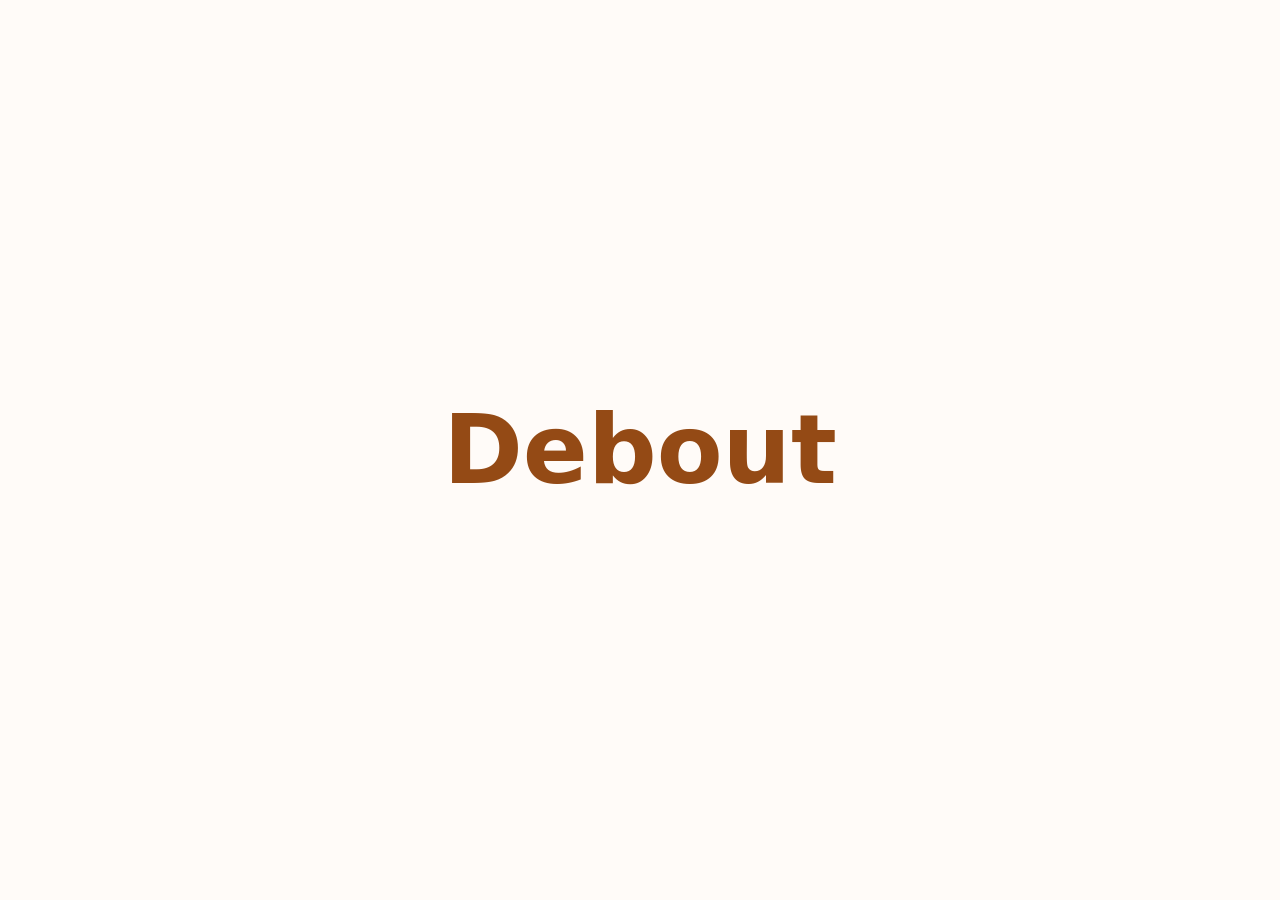
==== web/index.html @ e8eae53e "chore: scaffold Debout monorepo Android app (Kotlin, Compose, Material 3), static pairing site, CI f" ====
<!doctype html>
<html lang="en">
<head>
  <meta charset="utf-8">
  <meta name="viewport" content="width=device-width, initial-scale=1">
  <title>Debout</title>
  <meta name="description" content="Wake your computers from your Android phone.">
  <style>
    :root {
      --bg: #fffbf8;
      --fg: #1c1410;
      --accent: #944a15;
    }
    @media (prefers-color-scheme: dark) {
      :root {
        --bg: #1c1410;
        --fg: #f1dfd5;
        --accent: #ffb68a;
      }
    }
    body {
      margin: 0;
      min-height: 100vh;
      display: grid;
      place-items: center;
      background: var(--bg);
      color: var(--fg);
      font-family: system-ui, sans-serif;
    }
    h1 {
      color: var(--accent);
      font-size: clamp(3rem, 12vw, 6rem);
      margin: 0;
    }
  </style>
</head>
<body>
  <main>
    <h1>Debout</h1>
  </main>
</body>
</html>
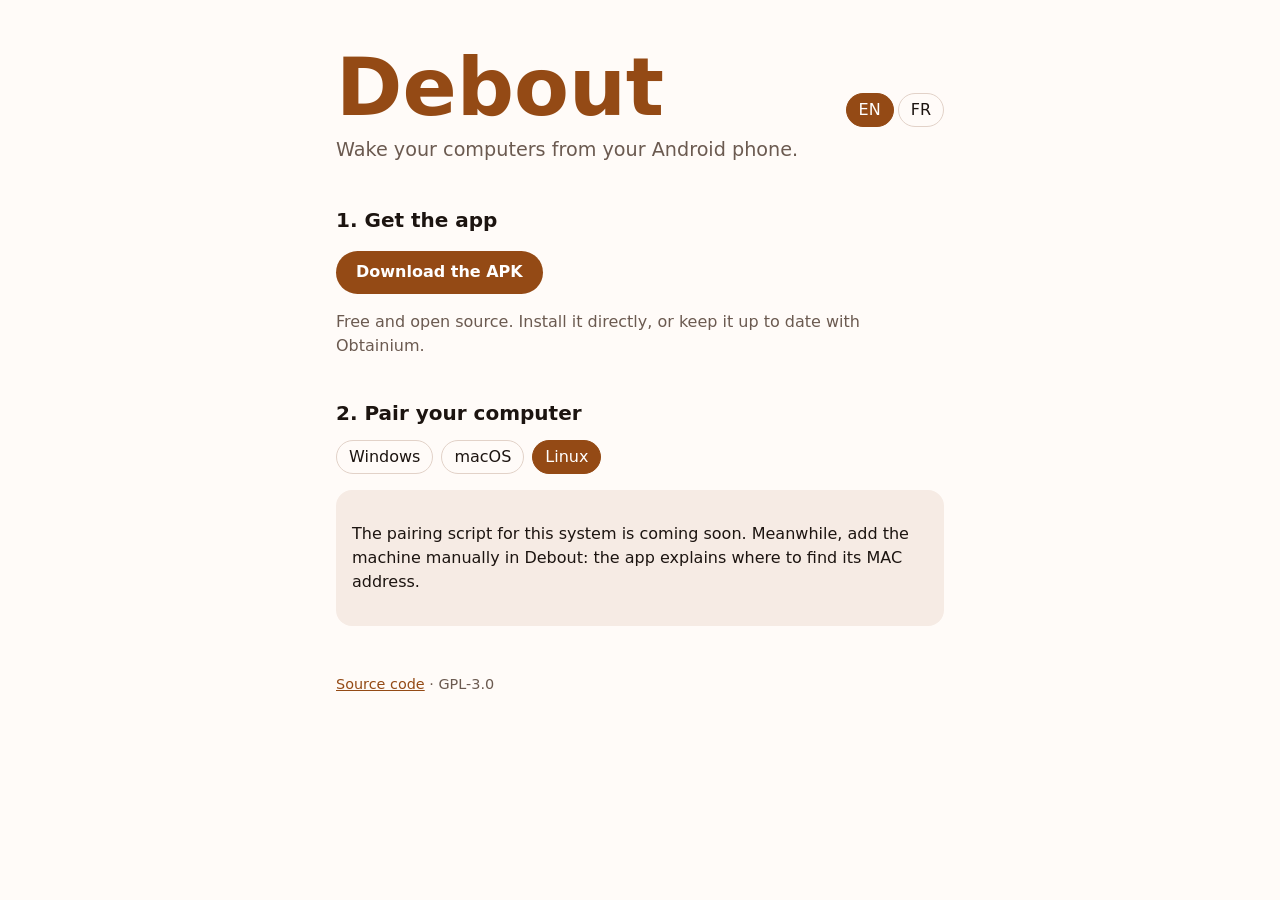
==== commit b824ffaf: "feat(pairing): QR code pairing with a Windows script and the pairing site - App: parse debout://v1 p" ====
--- a/web/index.html
+++ b/web/index.html
@@ -5,38 +5,121 @@
   <meta name="viewport" content="width=device-width, initial-scale=1">
   <title>Debout</title>
   <meta name="description" content="Wake your computers from your Android phone.">
-  <style>
-    :root {
-      --bg: #fffbf8;
-      --fg: #1c1410;
-      --accent: #944a15;
-    }
-    @media (prefers-color-scheme: dark) {
-      :root {
-        --bg: #1c1410;
-        --fg: #f1dfd5;
-        --accent: #ffb68a;
-      }
-    }
-    body {
-      margin: 0;
-      min-height: 100vh;
-      display: grid;
-      place-items: center;
-      background: var(--bg);
-      color: var(--fg);
-      font-family: system-ui, sans-serif;
-    }
-    h1 {
-      color: var(--accent);
-      font-size: clamp(3rem, 12vw, 6rem);
-      margin: 0;
-    }
-  </style>
+  <link rel="stylesheet" href="site.css">
 </head>
 <body>
   <main>
-    <h1>Debout</h1>
+    <header>
+      <h1>Debout</h1>
+      <div class="languages">
+        <button type="button" data-lang="en">EN</button>
+        <button type="button" data-lang="fr">FR</button>
+      </div>
+    </header>
+    <p class="tagline" data-i18n="tagline">Wake your computers from your Android phone.</p>
+
+    <h2 data-i18n="appTitle">1. Get the app</h2>
+    <p><a class="button" href="https://github.com/sybers/debout/releases/latest" data-i18n="download">Download the APK</a></p>
+    <p class="muted" data-i18n="obtainium">Free and open source. Install it directly, or keep it up to date with Obtainium.</p>
+
+    <h2 data-i18n="pairTitle">2. Pair your computer</h2>
+    <div class="tabs" role="tablist">
+      <button type="button" role="tab" id="tab-windows" aria-controls="os-windows" data-os="windows">Windows</button>
+      <button type="button" role="tab" id="tab-macos" aria-controls="os-macos" data-os="macos">macOS</button>
+      <button type="button" role="tab" id="tab-linux" aria-controls="os-linux" data-os="linux">Linux</button>
+    </div>
+
+    <section class="panel" role="tabpanel" id="os-windows" aria-labelledby="tab-windows">
+      <p data-i18n="windowsRun">On the PC to wake, open PowerShell and run:</p>
+      <div class="command">
+        <code id="windows-command">irm debout.sybers.fr/win | iex</code>
+        <button type="button" data-copy="windows-command" data-i18n="copy">Copy</button>
+      </div>
+      <p data-i18n="windowsWhat">The script finds your network adapter, checks Wake-on-LAN and offers to fix what it can, with your confirmation. It then opens a page with a QR code: in Debout, tap “Scan a QR code”.</p>
+      <p><a href="https://github.com/sybers/debout/blob/main/scripts/windows/pair.ps1" data-i18n="readScript">Read the script</a></p>
+    </section>
+
+    <section class="panel" role="tabpanel" id="os-macos" aria-labelledby="tab-macos" hidden>
+      <p data-i18n="comingSoon">The pairing script for this system is coming soon. Meanwhile, add the machine manually in Debout: the app explains where to find its MAC address.</p>
+    </section>
+
+    <section class="panel" role="tabpanel" id="os-linux" aria-labelledby="tab-linux" hidden>
+      <p data-i18n="comingSoon">The pairing script for this system is coming soon. Meanwhile, add the machine manually in Debout: the app explains where to find its MAC address.</p>
+    </section>
+
+    <footer>
+      <a href="https://github.com/sybers/debout" data-i18n="source">Source code</a> · GPL-3.0
+    </footer>
   </main>
+
+  <script>
+    window.STRINGS = {
+      en: {
+        tagline: "Wake your computers from your Android phone.",
+        appTitle: "1. Get the app",
+        download: "Download the APK",
+        obtainium: "Free and open source. Install it directly, or keep it up to date with Obtainium.",
+        pairTitle: "2. Pair your computer",
+        windowsRun: "On the PC to wake, open PowerShell and run:",
+        copy: "Copy",
+        copied: "Copied",
+        windowsWhat: "The script finds your network adapter, checks Wake-on-LAN and offers to fix what it can, with your confirmation. It then opens a page with a QR code: in Debout, tap “Scan a QR code”.",
+        readScript: "Read the script",
+        comingSoon: "The pairing script for this system is coming soon. Meanwhile, add the machine manually in Debout: the app explains where to find its MAC address.",
+        source: "Source code",
+      },
+      fr: {
+        tagline: "Réveille tes ordinateurs depuis ton téléphone Android.",
+        appTitle: "1. Installe l’app",
+        download: "Télécharger l’APK",
+        obtainium: "Libre et gratuite. Installe-la directement, ou garde-la à jour avec Obtainium.",
+        pairTitle: "2. Appaire ton ordinateur",
+        windowsRun: "Sur le PC à réveiller, ouvre PowerShell et lance :",
+        copy: "Copier",
+        copied: "Copié",
+        windowsWhat: "Le script trouve ta carte réseau, vérifie le Wake-on-LAN et propose de corriger ce qu’il peut, avec ta confirmation. Il ouvre ensuite une page avec un QR code : dans Debout, touche « Scanner un QR code ».",
+        readScript: "Lire le script",
+        comingSoon: "Le script d’appairage pour ce système arrive bientôt. En attendant, ajoute la machine à la main dans Debout : l’app explique où trouver son adresse MAC.",
+        source: "Code source",
+      },
+    };
+  </script>
+  <script src="i18n.js"></script>
+  <script>
+    (function () {
+      const tabs = document.querySelectorAll("[data-os]");
+
+      function select(os) {
+        tabs.forEach((tab) => {
+          const selected = tab.dataset.os === os;
+          tab.setAttribute("aria-selected", String(selected));
+          document.getElementById(tab.getAttribute("aria-controls")).hidden = !selected;
+        });
+      }
+
+      function guessOs() {
+        const platform = (navigator.userAgentData && navigator.userAgentData.platform) || navigator.userAgent;
+        if (/mac/i.test(platform)) return "macos";
+        if (/linux|x11/i.test(platform) && !/android/i.test(platform)) return "linux";
+        return "windows";
+      }
+
+      tabs.forEach((tab) => tab.addEventListener("click", () => select(tab.dataset.os)));
+      select(guessOs());
+
+      document.querySelectorAll("[data-copy]").forEach((button) => {
+        button.addEventListener("click", async () => {
+          const text = document.getElementById(button.dataset.copy).textContent;
+          try {
+            await navigator.clipboard.writeText(text);
+            button.textContent = window.currentStrings().copied;
+            setTimeout(() => (button.textContent = window.currentStrings().copy), 2000);
+          } catch (e) {
+            window.getSelection().selectAllChildren(document.getElementById(button.dataset.copy));
+          }
+        });
+      });
+    })();
+  </script>
 </body>
 </html>
--- a/web/site.css
+++ b/web/site.css
@@ -0,0 +1,188 @@
+:root {
+  --bg: #fffbf8;
+  --surface: #f6ebe4;
+  --fg: #1c1410;
+  --muted: #6b5a50;
+  --accent: #944a15;
+  --on-accent: #ffffff;
+  --border: #e2d2c8;
+  --radius: 16px;
+  color-scheme: light dark;
+}
+
+@media (prefers-color-scheme: dark) {
+  :root {
+    --bg: #1c1410;
+    --surface: #2a201b;
+    --fg: #f1dfd5;
+    --muted: #b8a59a;
+    --accent: #ffb68a;
+    --on-accent: #4f2500;
+    --border: #3d312a;
+  }
+}
+
+* {
+  box-sizing: border-box;
+}
+
+body {
+  margin: 0;
+  background: var(--bg);
+  color: var(--fg);
+  font-family: system-ui, -apple-system, "Segoe UI", Roboto, sans-serif;
+  line-height: 1.5;
+}
+
+main {
+  max-width: 40rem;
+  margin: 0 auto;
+  padding: 2rem 1rem 3rem;
+}
+
+header {
+  display: flex;
+  align-items: baseline;
+  justify-content: space-between;
+  gap: 1rem;
+}
+
+h1 {
+  color: var(--accent);
+  font-size: clamp(3rem, 12vw, 5rem);
+  line-height: 1;
+  margin: 1rem 0 0.5rem;
+}
+
+h2 {
+  font-size: 1.25rem;
+  margin: 2.5rem 0 0.75rem;
+}
+
+a {
+  color: var(--accent);
+}
+
+.tagline {
+  font-size: 1.2rem;
+  color: var(--muted);
+  margin: 0;
+}
+
+.muted {
+  color: var(--muted);
+}
+
+.languages {
+  display: flex;
+  gap: 0.25rem;
+}
+
+.languages button,
+.tabs button {
+  font: inherit;
+  color: var(--fg);
+  background: none;
+  border: 1px solid var(--border);
+  border-radius: 999px;
+  padding: 0.25rem 0.75rem;
+  cursor: pointer;
+}
+
+.languages button[aria-pressed="true"],
+.tabs button[aria-selected="true"] {
+  background: var(--accent);
+  border-color: var(--accent);
+  color: var(--on-accent);
+}
+
+.button {
+  display: inline-block;
+  background: var(--accent);
+  color: var(--on-accent);
+  border-radius: 999px;
+  padding: 0.6rem 1.25rem;
+  text-decoration: none;
+  font-weight: 600;
+}
+
+.tabs {
+  display: flex;
+  gap: 0.5rem;
+  margin-bottom: 1rem;
+}
+
+.panel {
+  background: var(--surface);
+  border-radius: var(--radius);
+  padding: 1rem;
+}
+
+.command {
+  display: flex;
+  align-items: center;
+  gap: 0.5rem;
+  background: var(--bg);
+  border: 1px solid var(--border);
+  border-radius: 12px;
+  padding: 0.5rem 0.5rem 0.5rem 0.75rem;
+  margin: 0.75rem 0;
+}
+
+.command code {
+  flex: 1;
+  overflow-x: auto;
+  white-space: nowrap;
+  font-size: 1rem;
+}
+
+.command button {
+  font: inherit;
+  border: none;
+  border-radius: 8px;
+  padding: 0.35rem 0.75rem;
+  background: var(--accent);
+  color: var(--on-accent);
+  cursor: pointer;
+}
+
+.qr {
+  background: #ffffff;
+  border-radius: var(--radius);
+  padding: 1rem;
+  width: min(100%, 22rem);
+  margin: 1.5rem auto;
+}
+
+.qr svg {
+  display: block;
+  width: 100%;
+  height: auto;
+}
+
+dl.machine {
+  display: grid;
+  grid-template-columns: auto 1fr;
+  gap: 0.25rem 1rem;
+  width: fit-content;
+  margin: 0 auto;
+}
+
+dl.machine dt {
+  color: var(--muted);
+}
+
+dl.machine dd {
+  margin: 0;
+  font-family: ui-monospace, "Cascadia Mono", Consolas, monospace;
+}
+
+footer {
+  margin-top: 3rem;
+  color: var(--muted);
+  font-size: 0.9rem;
+}
+
+[hidden] {
+  display: none !important;
+}
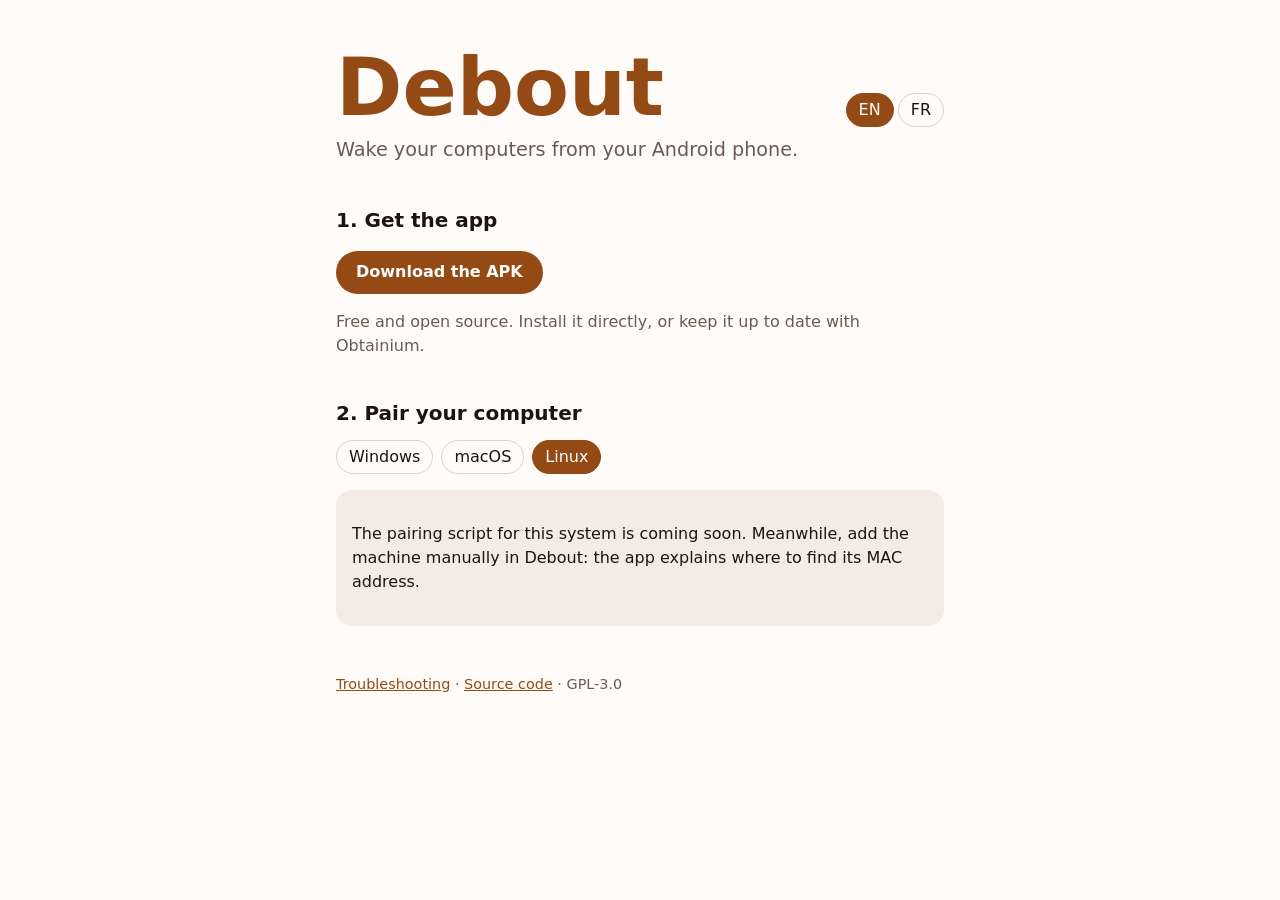
==== commit 8f981228: "feat(help): troubleshooting checklist per OS after a wake without response - App: "Why doesn't it wa" ====
--- a/web/index.html
+++ b/web/index.html
@@ -48,7 +48,7 @@
     </section>
 
     <footer>
-      <a href="https://github.com/sybers/debout" data-i18n="source">Source code</a> · GPL-3.0
+      <a href="help/" data-i18n="help">Troubleshooting</a> · <a href="https://github.com/sybers/debout" data-i18n="source">Source code</a> · GPL-3.0
     </footer>
   </main>
 
@@ -66,6 +66,7 @@
         windowsWhat: "The script finds your network adapter, checks Wake-on-LAN and offers to fix what it can, with your confirmation. It then opens a page with a QR code: in Debout, tap “Scan a QR code”.",
         readScript: "Read the script",
         comingSoon: "The pairing script for this system is coming soon. Meanwhile, add the machine manually in Debout: the app explains where to find its MAC address.",
+        help: "Troubleshooting",
         source: "Source code",
       },
       fr: {
@@ -80,6 +81,7 @@
         windowsWhat: "Le script trouve ta carte réseau, vérifie le Wake-on-LAN et propose de corriger ce qu’il peut, avec ta confirmation. Il ouvre ensuite une page avec un QR code : dans Debout, touche « Scanner un QR code ».",
         readScript: "Lire le script",
         comingSoon: "Le script d’appairage pour ce système arrive bientôt. En attendant, ajoute la machine à la main dans Debout : l’app explique où trouver son adresse MAC.",
+        help: "Dépannage",
         source: "Code source",
       },
     };
--- a/web/site.css
+++ b/web/site.css
@@ -63,6 +63,27 @@
   color: var(--accent);
 }
 
+h1 a {
+  color: inherit;
+  text-decoration: none;
+}
+
+.checklist {
+  padding-left: 1.5rem;
+}
+
+.checklist li {
+  margin-bottom: 1.25rem;
+}
+
+.checklist p {
+  margin: 0.25rem 0;
+}
+
+section[id] {
+  scroll-margin-top: 1rem;
+}
+
 .tagline {
   font-size: 1.2rem;
   color: var(--muted);
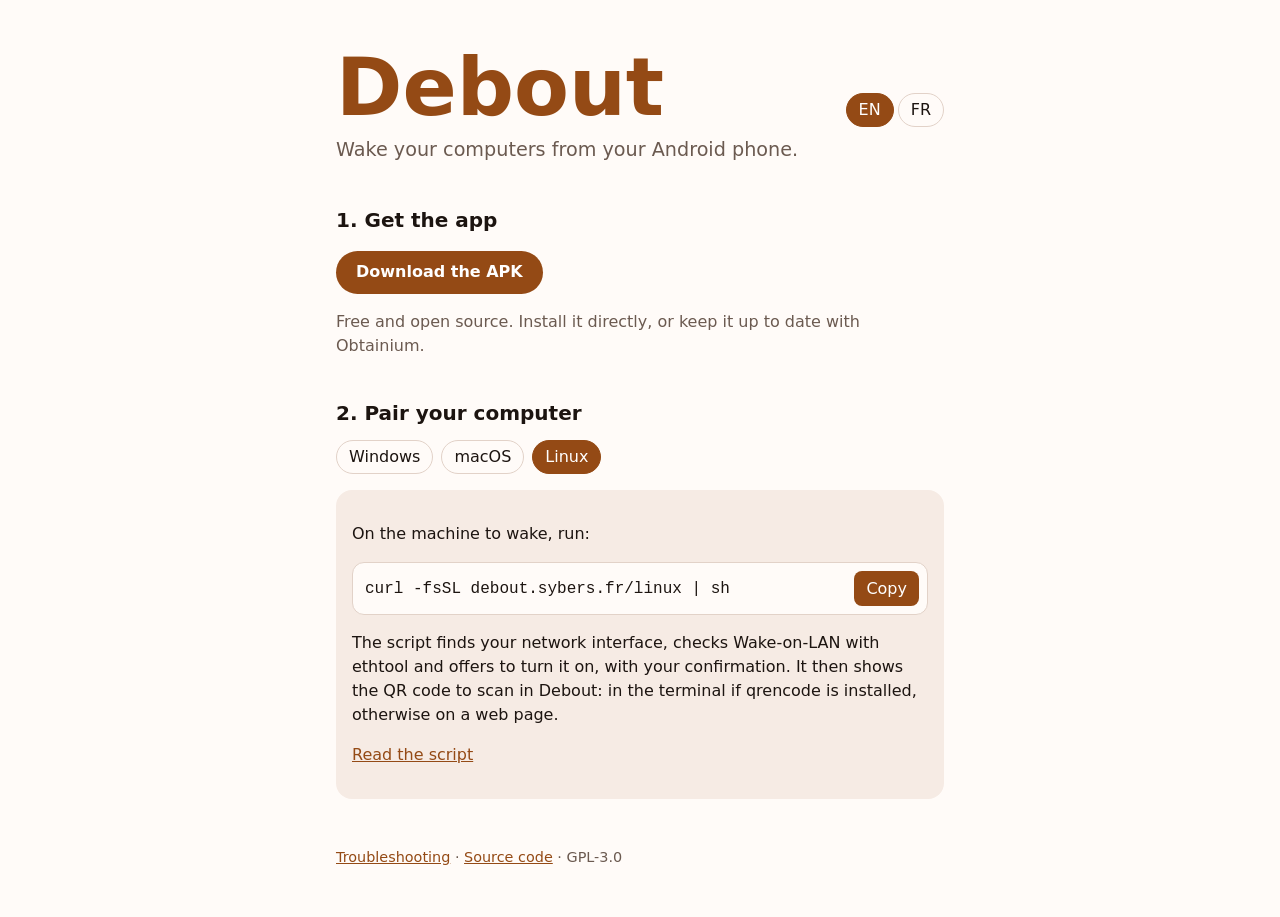
==== commit f9ec862a: "feat(pairing): macOS and Linux pairing scripts - macOS: pair.sh checks "Wake for network access" (pm" ====
--- a/web/index.html
+++ b/web/index.html
@@ -40,11 +40,24 @@
     </section>
 
     <section class="panel" role="tabpanel" id="os-macos" aria-labelledby="tab-macos" hidden>
-      <p data-i18n="comingSoon">The pairing script for this system is coming soon. Meanwhile, add the machine manually in Debout: the app explains where to find its MAC address.</p>
+      <p data-i18n="macosRun">On the Mac to wake, open Terminal and run:</p>
+      <div class="command">
+        <code id="macos-command">curl -fsSL debout.sybers.fr/mac | sh</code>
+        <button type="button" data-copy="macos-command" data-i18n="copy">Copy</button>
+      </div>
+      <p data-i18n="macosWhat">The script finds your network interface, checks “Wake for network access” and offers to turn it on, with your confirmation. It then opens a page with a QR code: in Debout, tap “Scan a QR code”.</p>
+      <p class="muted" data-i18n="macosNote">A Mac wakes from sleep, not from a full shutdown, and waking is not always reliable on a Mac.</p>
+      <p><a href="https://github.com/sybers/debout/blob/main/scripts/macos/pair.sh" data-i18n="readScript">Read the script</a></p>
     </section>
 
     <section class="panel" role="tabpanel" id="os-linux" aria-labelledby="tab-linux" hidden>
-      <p data-i18n="comingSoon">The pairing script for this system is coming soon. Meanwhile, add the machine manually in Debout: the app explains where to find its MAC address.</p>
+      <p data-i18n="linuxRun">On the machine to wake, run:</p>
+      <div class="command">
+        <code id="linux-command">curl -fsSL debout.sybers.fr/linux | sh</code>
+        <button type="button" data-copy="linux-command" data-i18n="copy">Copy</button>
+      </div>
+      <p data-i18n="linuxWhat">The script finds your network interface, checks Wake-on-LAN with ethtool and offers to turn it on, with your confirmation. It then shows the QR code to scan in Debout: in the terminal if qrencode is installed, otherwise on a web page.</p>
+      <p><a href="https://github.com/sybers/debout/blob/main/scripts/linux/pair.sh" data-i18n="readScript">Read the script</a></p>
     </section>
 
     <footer>
@@ -65,7 +78,11 @@
         copied: "Copied",
         windowsWhat: "The script finds your network adapter, checks Wake-on-LAN and offers to fix what it can, with your confirmation. It then opens a page with a QR code: in Debout, tap “Scan a QR code”.",
         readScript: "Read the script",
-        comingSoon: "The pairing script for this system is coming soon. Meanwhile, add the machine manually in Debout: the app explains where to find its MAC address.",
+        macosRun: "On the Mac to wake, open Terminal and run:",
+        macosWhat: "The script finds your network interface, checks “Wake for network access” and offers to turn it on, with your confirmation. It then opens a page with a QR code: in Debout, tap “Scan a QR code”.",
+        macosNote: "A Mac wakes from sleep, not from a full shutdown, and waking is not always reliable on a Mac.",
+        linuxRun: "On the machine to wake, run:",
+        linuxWhat: "The script finds your network interface, checks Wake-on-LAN with ethtool and offers to turn it on, with your confirmation. It then shows the QR code to scan in Debout: in the terminal if qrencode is installed, otherwise on a web page.",
         help: "Troubleshooting",
         source: "Source code",
       },
@@ -80,7 +97,11 @@
         copied: "Copié",
         windowsWhat: "Le script trouve ta carte réseau, vérifie le Wake-on-LAN et propose de corriger ce qu’il peut, avec ta confirmation. Il ouvre ensuite une page avec un QR code : dans Debout, touche « Scanner un QR code ».",
         readScript: "Lire le script",
-        comingSoon: "Le script d’appairage pour ce système arrive bientôt. En attendant, ajoute la machine à la main dans Debout : l’app explique où trouver son adresse MAC.",
+        macosRun: "Sur le Mac à réveiller, ouvre le Terminal et lance :",
+        macosWhat: "Le script trouve ton interface réseau, vérifie « Réveiller pour l’accès au réseau » et propose de l’activer, avec ta confirmation. Il ouvre ensuite une page avec un QR code : dans Debout, touche « Scanner un QR code ».",
+        macosNote: "Un Mac se réveille depuis la veille, pas depuis un arrêt complet, et le réveil n’y est pas toujours fiable.",
+        linuxRun: "Sur la machine à réveiller, lance :",
+        linuxWhat: "Le script trouve ton interface réseau, vérifie le Wake-on-LAN avec ethtool et propose de l’activer, avec ta confirmation. Il affiche ensuite le QR code à scanner dans Debout : dans le terminal si qrencode est installé, sinon sur une page web.",
         help: "Dépannage",
         source: "Code source",
       },
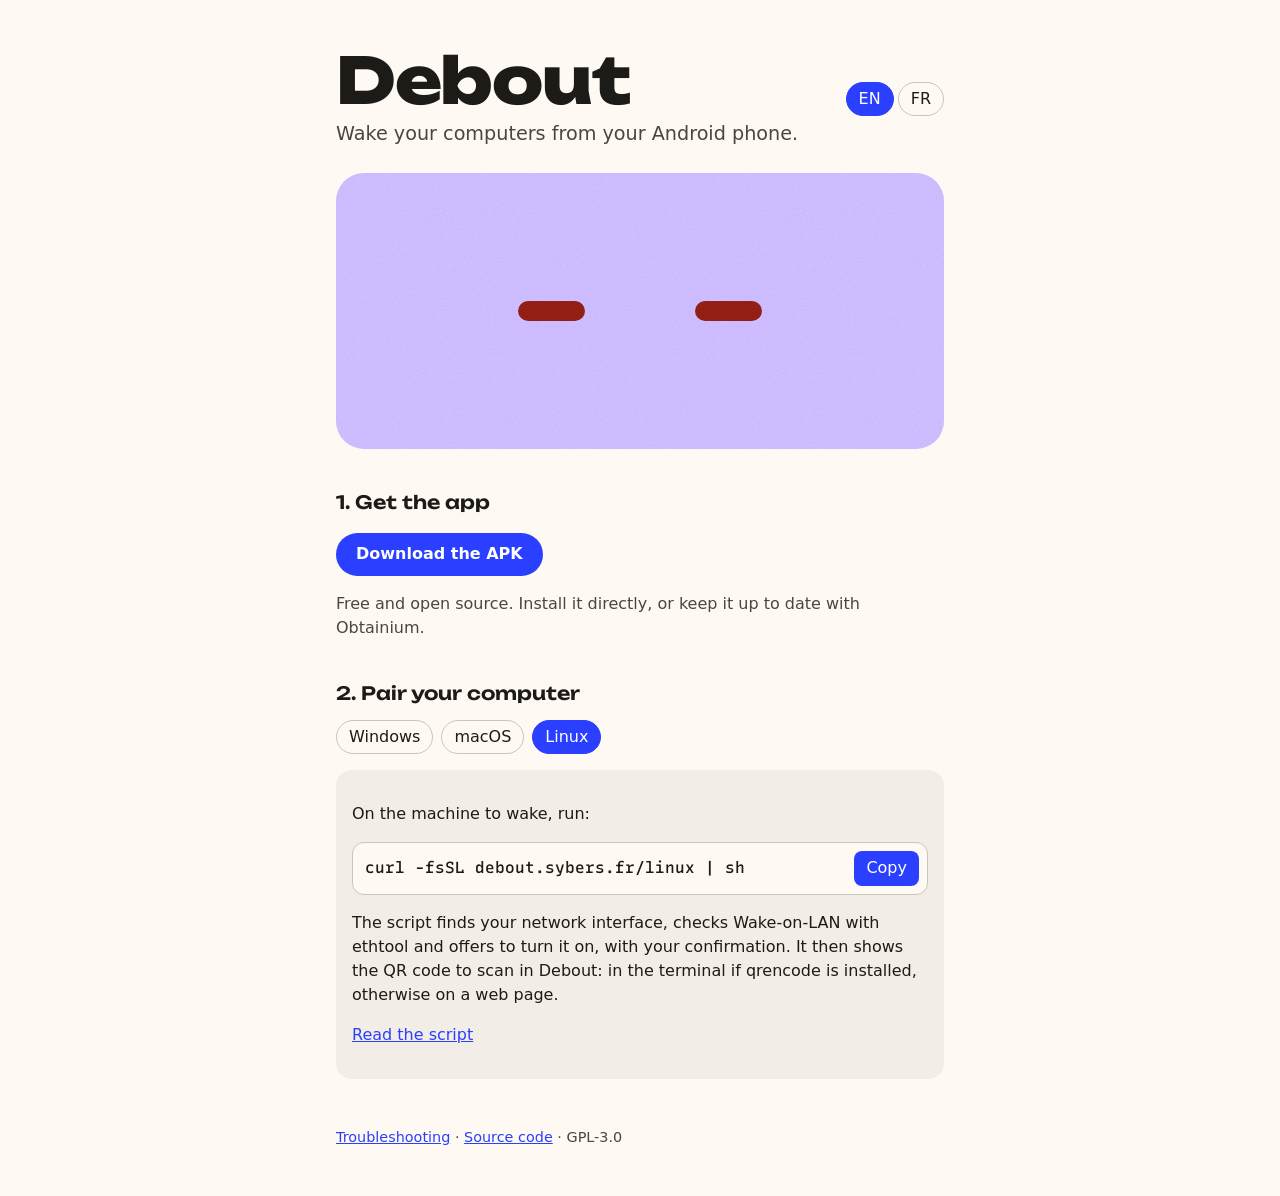
==== commit d3a44042: "feat(web): the app's identity on the site - Palette from the app theme, Unbounded and Recursive Mono" ====
--- a/web/index.html
+++ b/web/index.html
@@ -5,6 +5,7 @@
   <meta name="viewport" content="width=device-width, initial-scale=1">
   <title>Debout</title>
   <meta name="description" content="Wake your computers from your Android phone.">
+  <link rel="icon" href="favicon.svg" type="image/svg+xml">
   <link rel="stylesheet" href="site.css">
 </head>
 <body>
@@ -17,6 +18,7 @@
       </div>
     </header>
     <p class="tagline" data-i18n="tagline">Wake your computers from your Android phone.</p>
+    <div class="face wakes hero-face" aria-hidden="true"><span class="eye"></span><span class="eye"></span></div>
 
     <h2 data-i18n="appTitle">1. Get the app</h2>
     <p><a class="button" href="https://github.com/sybers/debout/releases/latest" data-i18n="download">Download the APK</a></p>
--- a/web/site.css
+++ b/web/site.css
@@ -1,24 +1,48 @@
+/* Same palette as the app: a Material 3 scheme from ultramarine on greige, plus the hero view's color-block pairs. */
+@font-face {
+  font-family: "Unbounded";
+  src: url("fonts/unbounded-latin.woff2") format("woff2");
+  font-weight: 200 900;
+  font-display: swap;
+}
+
+@font-face {
+  font-family: "Recursive Mono";
+  src: url("fonts/recursive-mono-latin.woff2") format("woff2");
+  font-weight: 500;
+  font-display: swap;
+}
+
 :root {
-  --bg: #fffbf8;
-  --surface: #f6ebe4;
-  --fg: #1c1410;
-  --muted: #6b5a50;
-  --accent: #944a15;
+  --bg: #fef9f2;
+  --surface: #f2ede6;
+  --fg: #1d1b18;
+  --muted: #49473e;
+  --accent: #2a3fff;
   --on-accent: #ffffff;
-  --border: #e2d2c8;
+  --border: #cbc6bb;
   --radius: 16px;
+  --display: "Unbounded", system-ui, sans-serif;
+  --mono: "Recursive Mono", ui-monospace, "Cascadia Mono", Consolas, monospace;
+  --asleep-bg: #c9b6ff;
+  --asleep-ink: #8a1c12;
+  --awake-bg: #e9b949;
+  --awake-ink: #4b1f78;
+  --silent-bg: #2b2b5e;
+  --silent-ink: #f5a3b8;
+  --grain: url("data:image/svg+xml,%3Csvg xmlns='http://www.w3.org/2000/svg' width='180' height='180'%3E%3Cfilter id='n'%3E%3CfeTurbulence type='fractalNoise' baseFrequency='0.85' numOctaves='2' stitchTiles='stitch'/%3E%3CfeColorMatrix values='0 0 0 0 0.5 0 0 0 0 0.5 0 0 0 0 0.5 0 0 0 1.6 -0.3'/%3E%3C/filter%3E%3Crect width='100%25' height='100%25' filter='url(%23n)'/%3E%3C/svg%3E");
   color-scheme: light dark;
 }
 
 @media (prefers-color-scheme: dark) {
   :root {
-    --bg: #1c1410;
-    --surface: #2a201b;
-    --fg: #f1dfd5;
-    --muted: #b8a59a;
-    --accent: #ffb68a;
-    --on-accent: #4f2500;
-    --border: #3d312a;
+    --bg: #141310;
+    --surface: #211f1b;
+    --fg: #e7e2db;
+    --muted: #cbc6bb;
+    --accent: #bdc2ff;
+    --on-accent: #0013a0;
+    --border: #49473e;
   }
 }
 
@@ -48,14 +72,18 @@
 }
 
 h1 {
-  color: var(--accent);
-  font-size: clamp(3rem, 12vw, 5rem);
+  font-family: var(--display);
+  font-weight: 800;
+  font-size: clamp(2.5rem, 10vw, 4rem);
+  letter-spacing: -0.02em;
   line-height: 1;
   margin: 1rem 0 0.5rem;
 }
 
 h2 {
-  font-size: 1.25rem;
+  font-family: var(--display);
+  font-weight: 600;
+  font-size: 1.15rem;
   margin: 2.5rem 0 0.75rem;
 }
 
@@ -82,6 +110,16 @@
 
 section[id] {
   scroll-margin-top: 1rem;
+}
+
+.brand {
+  display: flex;
+  align-items: center;
+  gap: 1rem;
+}
+
+.hero-face {
+  margin: 1.5rem 0 0.5rem;
 }
 
 .tagline {
@@ -151,6 +189,7 @@
 }
 
 .command code {
+  font-family: var(--mono);
   flex: 1;
   overflow-x: auto;
   white-space: nowrap;
@@ -195,7 +234,7 @@
 
 dl.machine dd {
   margin: 0;
-  font-family: ui-monospace, "Cascadia Mono", Consolas, monospace;
+  font-family: var(--mono);
 }
 
 footer {
@@ -204,6 +243,90 @@
   font-size: 0.9rem;
 }
 
+/* The character: two pill eyes on a color block, with grain. */
+.face {
+  --face-bg: var(--asleep-bg);
+  --face-ink: var(--asleep-ink);
+  position: relative;
+  display: flex;
+  justify-content: center;
+  align-items: center;
+  gap: 18%;
+  aspect-ratio: 2.2;
+  border-radius: 28px;
+  background: var(--face-bg);
+  overflow: hidden;
+  transition: background-color 600ms ease;
+}
+
+.face::after {
+  content: "";
+  position: absolute;
+  inset: 0;
+  background-image: var(--grain);
+  mix-blend-mode: overlay;
+  opacity: 0.35;
+  pointer-events: none;
+}
+
+.face .eye {
+  width: 11%;
+  height: 7%;
+  border-radius: 999px;
+  background: var(--face-ink);
+  transition: height 380ms cubic-bezier(0.3, 1.4, 0.5, 1), background-color 600ms ease;
+  animation: breathe 4.2s ease-in-out infinite;
+}
+
+.face[data-state="awake"],
+.face.wakes:hover,
+.face.wakes:focus-visible {
+  --face-bg: var(--awake-bg);
+  --face-ink: var(--awake-ink);
+}
+
+.face[data-state="awake"] .eye,
+.face.wakes:hover .eye,
+.face.wakes:focus-visible .eye {
+  height: 42%;
+  animation: blink 4.6s infinite;
+}
+
+.face[data-state="silent"] {
+  --face-bg: var(--silent-bg);
+  --face-ink: var(--silent-ink);
+}
+
+.face[data-state="silent"] .eye {
+  height: 6%;
+  animation: none;
+  transform: translateY(40%) rotate(12deg);
+}
+
+.face[data-state="silent"] .eye + .eye {
+  transform: translateY(40%) rotate(-12deg);
+}
+
+.face.small {
+  width: 4.5rem;
+  border-radius: 18px;
+  flex: none;
+}
+
+@keyframes breathe {
+  0%, 100% { transform: translateY(0); }
+  50% { transform: translateY(-30%); }
+}
+
+@keyframes blink {
+  0%, 94%, 100% { transform: scaleY(1); }
+  96% { transform: scaleY(0.1); }
+}
+
+@media (prefers-reduced-motion: reduce) {
+  .face .eye { animation: none; transition: none; }
+}
+
 [hidden] {
   display: none !important;
 }
